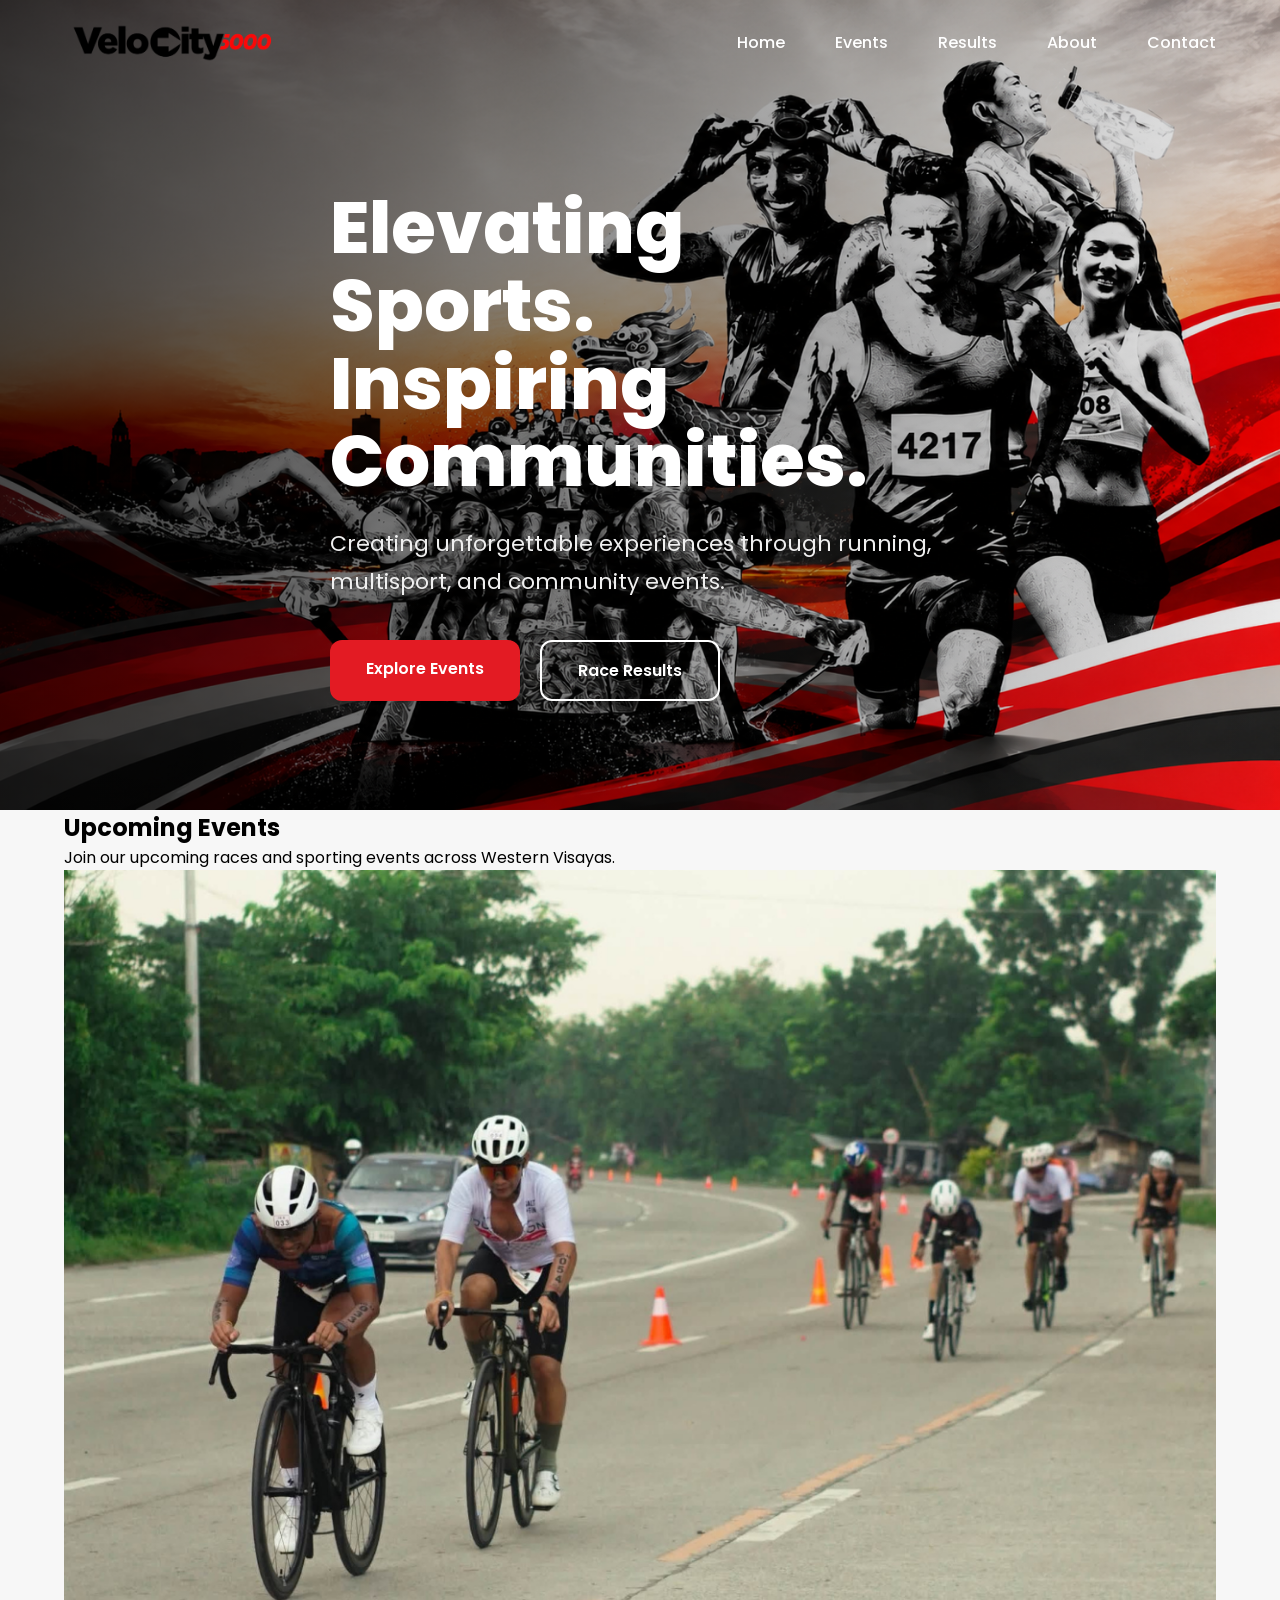
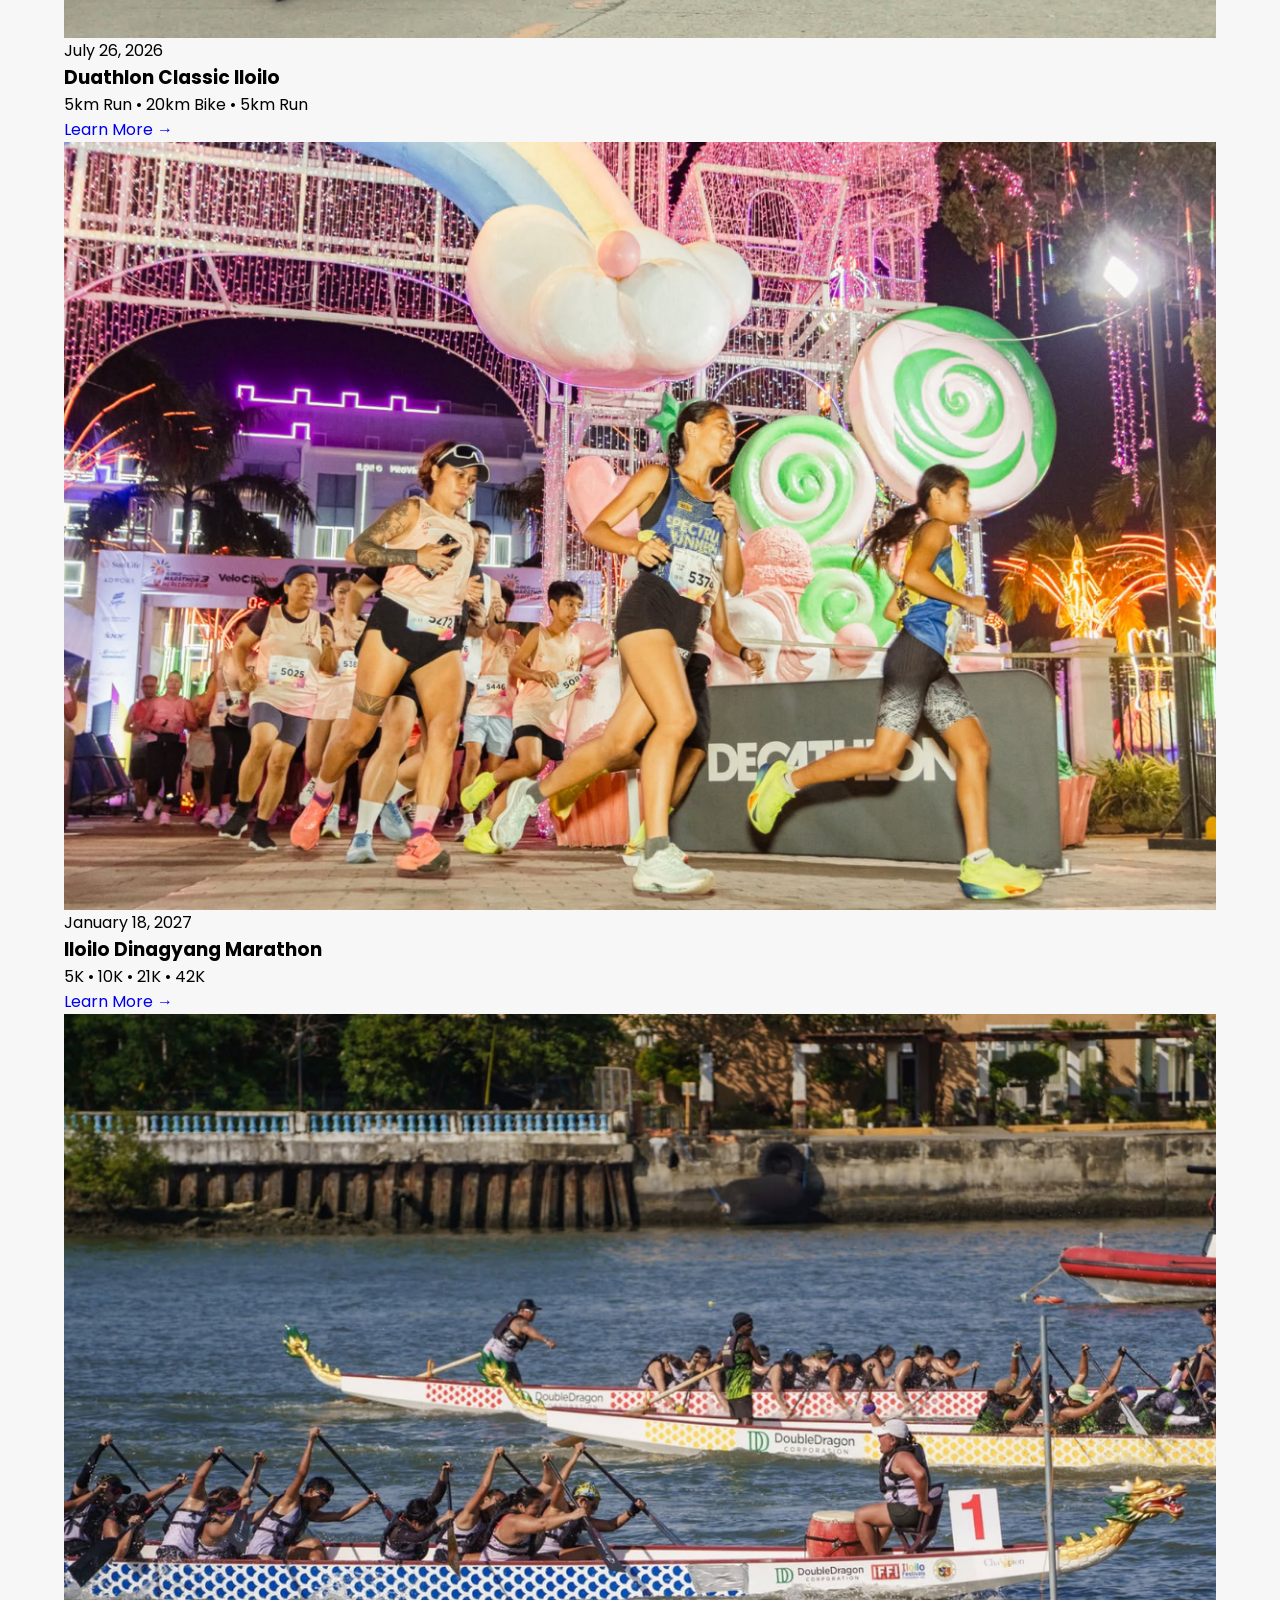
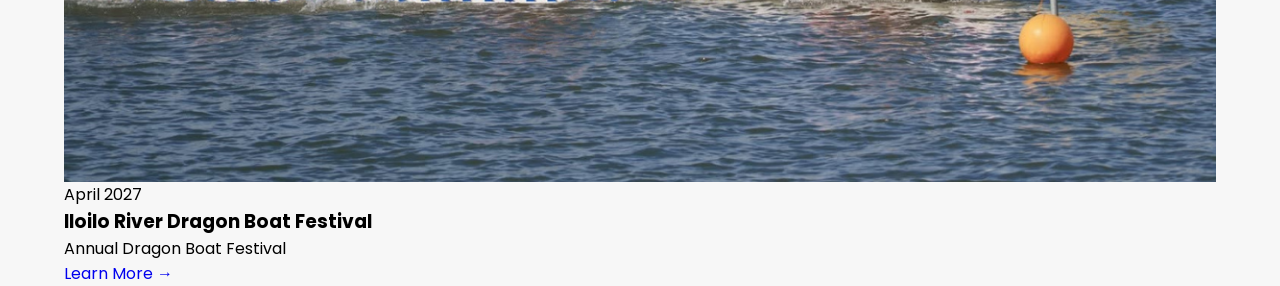
==== index.html @ cdfcda17 "Update index.html" ====
<!DOCTYPE html>
<html lang="en">

<head>

    <meta charset="UTF-8">
    <meta name="viewport" content="width=device-width, initial-scale=1.0">

    <title>Velocity 5000</title>

    <link rel="preconnect" href="https://fonts.googleapis.com">
    <link rel="preconnect" href="https://fonts.gstatic.com" crossorigin>

    <link href="https://fonts.googleapis.com/css2?family=Poppins:wght@300;400;500;600;700;800&display=swap" rel="stylesheet">

    <link rel="stylesheet" href="css/style.css">

</head>

<body><body>

<header class="navbar">

    <div class="container">

        <a href="index.html" class="logo">
            <img src="images/branding/v5k_logo.png" alt="Velocity 5000">
        </a>

        <nav>
            <ul class="nav-links">
                <li><a href="#">Home</a></li>
                <li><a href="#">Events</a></li>
                <li><a href="#">Results</a></li>
                <li><a href="#">About</a></li>
                <li><a href="#">Contact</a></li>
            </ul>
        </nav>

    </div>

</header>

<section class="hero">

    <div class="hero-overlay">

        <div class="container hero-content">

            <h1>
                Elevating Sports.<br>
                Inspiring Communities.
            </h1>

            <p>
                Creating unforgettable experiences through running,
                multisport, and community events.
            </p>

            <div class="hero-buttons">

                <a href="#" class="btn btn-primary">
                    Explore Events
                </a>

                <a href="#" class="btn btn-secondary">
                    Race Results
                </a>

            </div>

        </div>

    </div>

</section>

<main>

<section class="events">

    <div class="container">

        <div class="section-title">

            <h2>Upcoming Events</h2>

            <p>
                Join our upcoming races and sporting events across Western Visayas.
            </p>

        </div>

        <div class="event-grid">

            <article class="event-card">

                <img src="images/events/duathlon-classic.png" alt="Duathlon Classic">

                <div class="event-content">

                    <span class="event-date">
                        July 26, 2026
                    </span>

                    <h3>Duathlon Classic Iloilo</h3>

                    <p>
                        5km Run • 20km Bike • 5km Run
                    </p>

                    <a href="#" class="event-button">
                        Learn More →
                    </a>

                </div>

            </article>

            <article class="event-card">

                <img src="images/events/dinagyang-marathon.png" alt="Dinagyang Marathon">

                <div class="event-content">

                    <span class="event-date">
                        January 18, 2027
                    </span>

                    <h3>Iloilo Dinagyang Marathon</h3>

                    <p>
                        5K • 10K • 21K • 42K
                    </p>

                    <a href="#" class="event-button">
                        Learn More →
                    </a>

                </div>

            </article>

            <article class="event-card">

                <img src="images/events/dragonboat.png" alt="Dragon Boat Festival">

                <div class="event-content">

                    <span class="event-date">
                        April 2027
                    </span>

                    <h3>Iloilo River Dragon Boat Festival</h3>

                    <p>
                        Annual Dragon Boat Festival
                    </p>

                    <a href="#" class="event-button">
                        Learn More →
                    </a>

                </div>

            </article>

        </div>

    </div>

</section>

</main>

</body>

</html>
---- css/style.css ----
/* ==========================================
   Velocity 5000 Website
   Version 2.0
========================================== */

:root{

    --primary:#E31B23;
    --dark:#111111;
    --light:#F7F7F7;
    --white:#FFFFFF;
    --gray:#666666;

    --max-width:1400px;

}

*{

    margin:0;
    padding:0;
    box-sizing:border-box;

}

html{

    scroll-behavior:smooth;

}

body{

    font-family:'Poppins',sans-serif;
    background:var(--light);

}

img{

    display:block;
    max-width:100%;

}

a{

    text-decoration:none;

}

ul{

    list-style:none;

}

.container{

    width:min(90%,1320px);

    margin:auto;

}

/* ==========================
      NAVIGATION
========================== */

.navbar{

    position:absolute;

    width:100%;

    z-index:100;

    background:transparent;

}

.navbar .container{

    display:flex;

    justify-content:space-between;

    align-items:center;

    height:85px;

}

.logo img{

    height:48px;

}

.nav-links{

    display:flex;

    gap:50px;

}

.nav-links a{

    color:white;

    font-weight:500;

    transition:.3s;

}

.nav-links a:hover{

    color:var(--primary);

}

/* =====================================
   HERO
===================================== */

.hero{

    background-image:url("../images/branding/hero-home.png");
    background-size:cover;
    background-position:right center;
    background-repeat:no-repeat;

    min-height:90vh;

    display:flex;
    align-items:center;

}

.hero-overlay{

    width:100%;
    min-height:90vh;

    background:linear-gradient(
        90deg,
        rgba(0,0,0,.72) 0%,
        rgba(0,0,0,.48) 40%,
        rgba(0,0,0,.08) 100%
    );

    display:flex;
    align-items:center;
}

.hero-content{

    width:50%;
    max-width:620px;

    color:#fff;

    padding-top:80px;

}

.hero h1{

    font-size:72px;
    line-height:1.08;
    font-weight:800;

    margin-bottom:25px;

}

.hero p{

    font-size:22px;
    line-height:1.7;

    margin-bottom:40px;

    color:#f0f0f0;

}

.hero-buttons{

    display:flex;
    gap:20px;
    flex-wrap:wrap;

}

.btn{

    display:inline-block;

    padding:16px 36px;

    border-radius:12px;

    font-weight:600;

    transition:all .3s ease;

}

.btn-primary{

    background:#E31B23;
    color:#fff;

}

.btn-primary:hover{

    transform:translateY(-4px);

    box-shadow:0 12px 30px rgba(227,27,35,.35);

}

.btn-secondary{

    border:2px solid #fff;
    color:#fff;

}

.btn-secondary:hover{

    background:#fff;
    color:#111;

    transform:translateY(-4px);

}
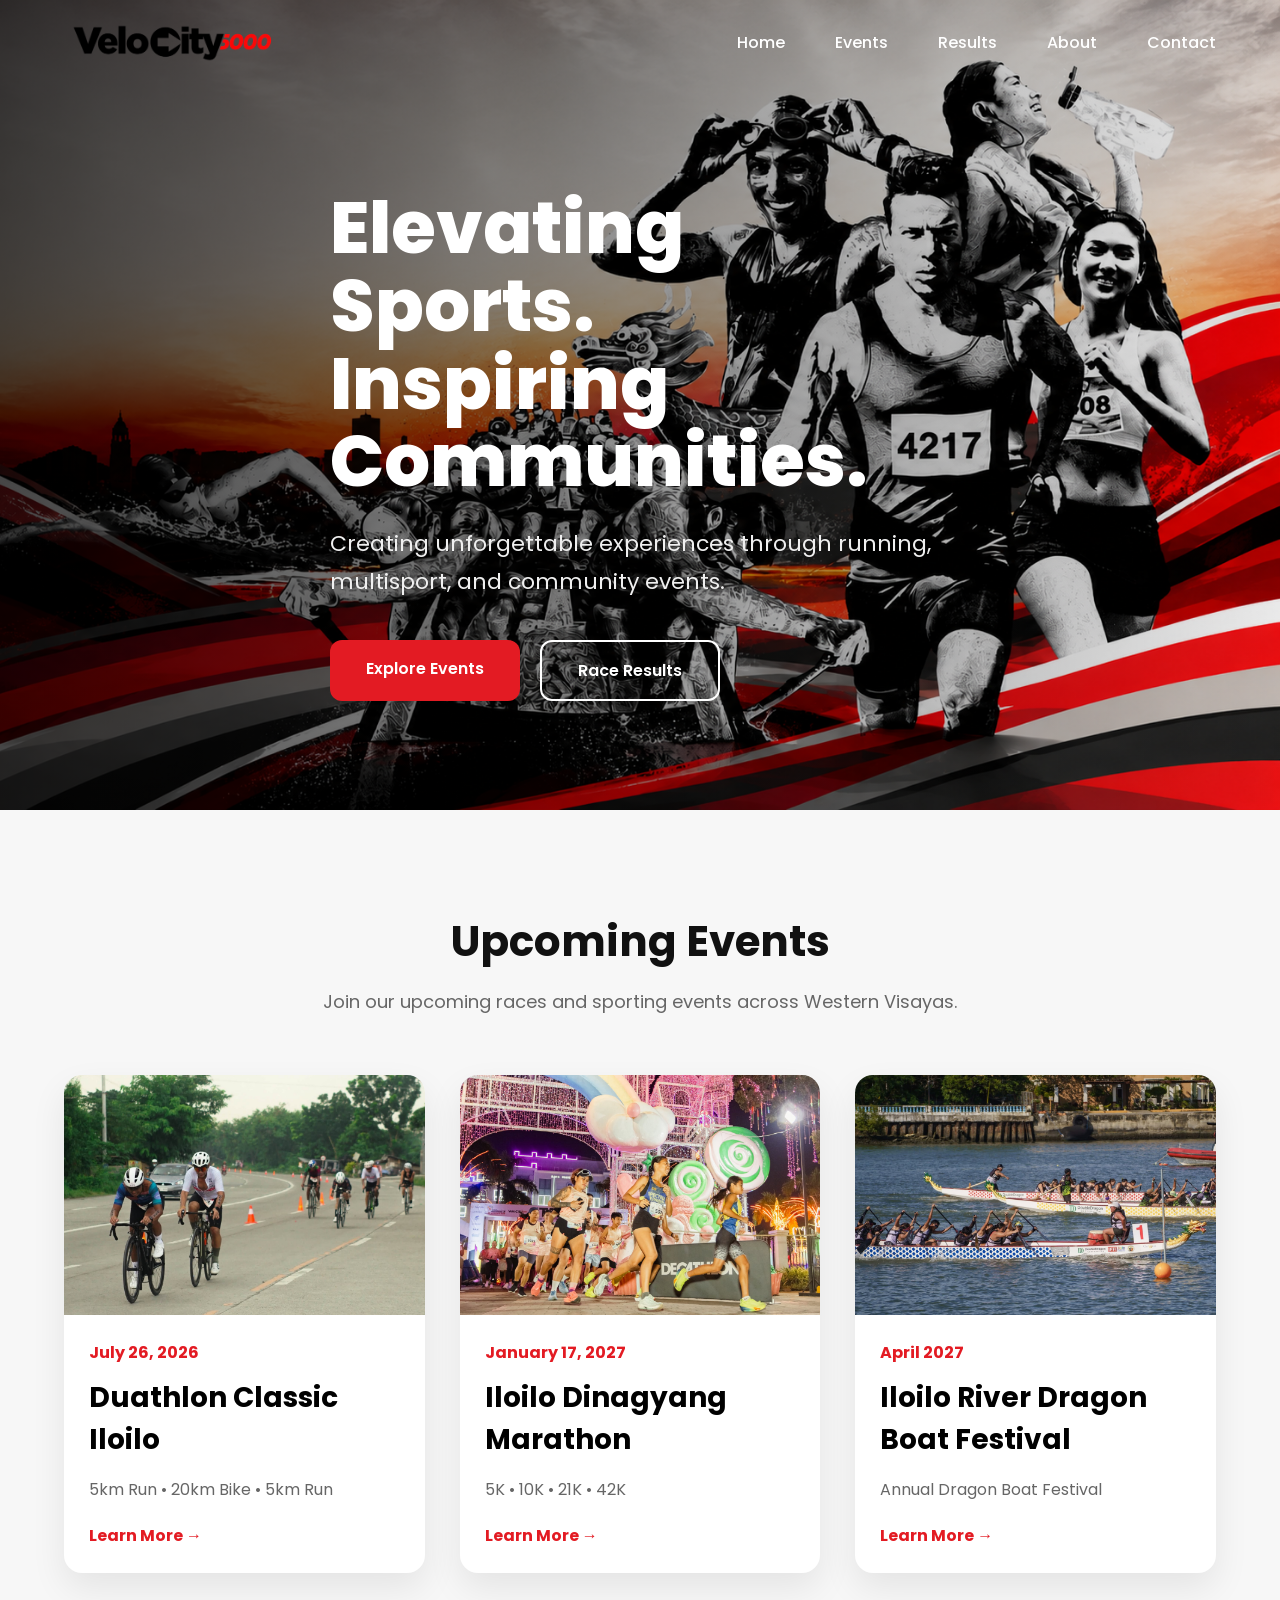
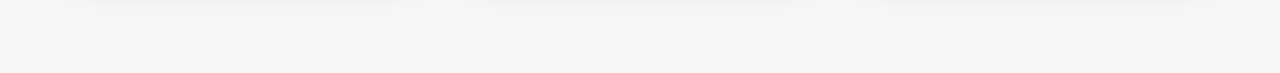
==== commit 09534bc6: "Update index.html" ====
--- a/index.html
+++ b/index.html
@@ -124,7 +124,7 @@
                 <div class="event-content">
 
                     <span class="event-date">
-                        January 18, 2027
+                        January 17, 2027
                     </span>
 
                     <h3>Iloilo Dinagyang Marathon</h3>
--- a/css/style.css
+++ b/css/style.css
@@ -239,3 +239,125 @@
     transform:translateY(-4px);
 
 }
+
+/*====================================
+    EVENTS
+====================================*/
+
+.events{
+
+    padding:100px 0;
+
+    background:#f7f7f7;
+
+}
+
+.section-title{
+
+    text-align:center;
+
+    margin-bottom:60px;
+
+}
+
+.section-title h2{
+
+    font-size:42px;
+
+    margin-bottom:15px;
+
+    color:#111;
+
+}
+
+.section-title p{
+
+    font-size:18px;
+
+    color:#666;
+
+}
+
+.event-grid{
+
+    display:grid;
+
+    grid-template-columns:repeat(3,1fr);
+
+    gap:35px;
+
+}
+
+.event-card{
+
+    background:white;
+
+    border-radius:18px;
+
+    overflow:hidden;
+
+    box-shadow:0 15px 35px rgba(0,0,0,.08);
+
+    transition:.35s;
+
+}
+
+.event-card:hover{
+
+    transform:translateY(-10px);
+
+}
+
+.event-card img{
+
+    width:100%;
+
+    height:240px;
+
+    object-fit:cover;
+
+}
+
+.event-content{
+
+    padding:25px;
+
+}
+
+.event-date{
+
+    display:inline-block;
+
+    color:#E31B23;
+
+    font-weight:700;
+
+    margin-bottom:12px;
+
+}
+
+.event-content h3{
+
+    font-size:28px;
+
+    margin-bottom:15px;
+
+}
+
+.event-content p{
+
+    color:#666;
+
+    line-height:1.7;
+
+    margin-bottom:20px;
+
+}
+
+.event-button{
+
+    color:#E31B23;
+
+    font-weight:700;
+
+}
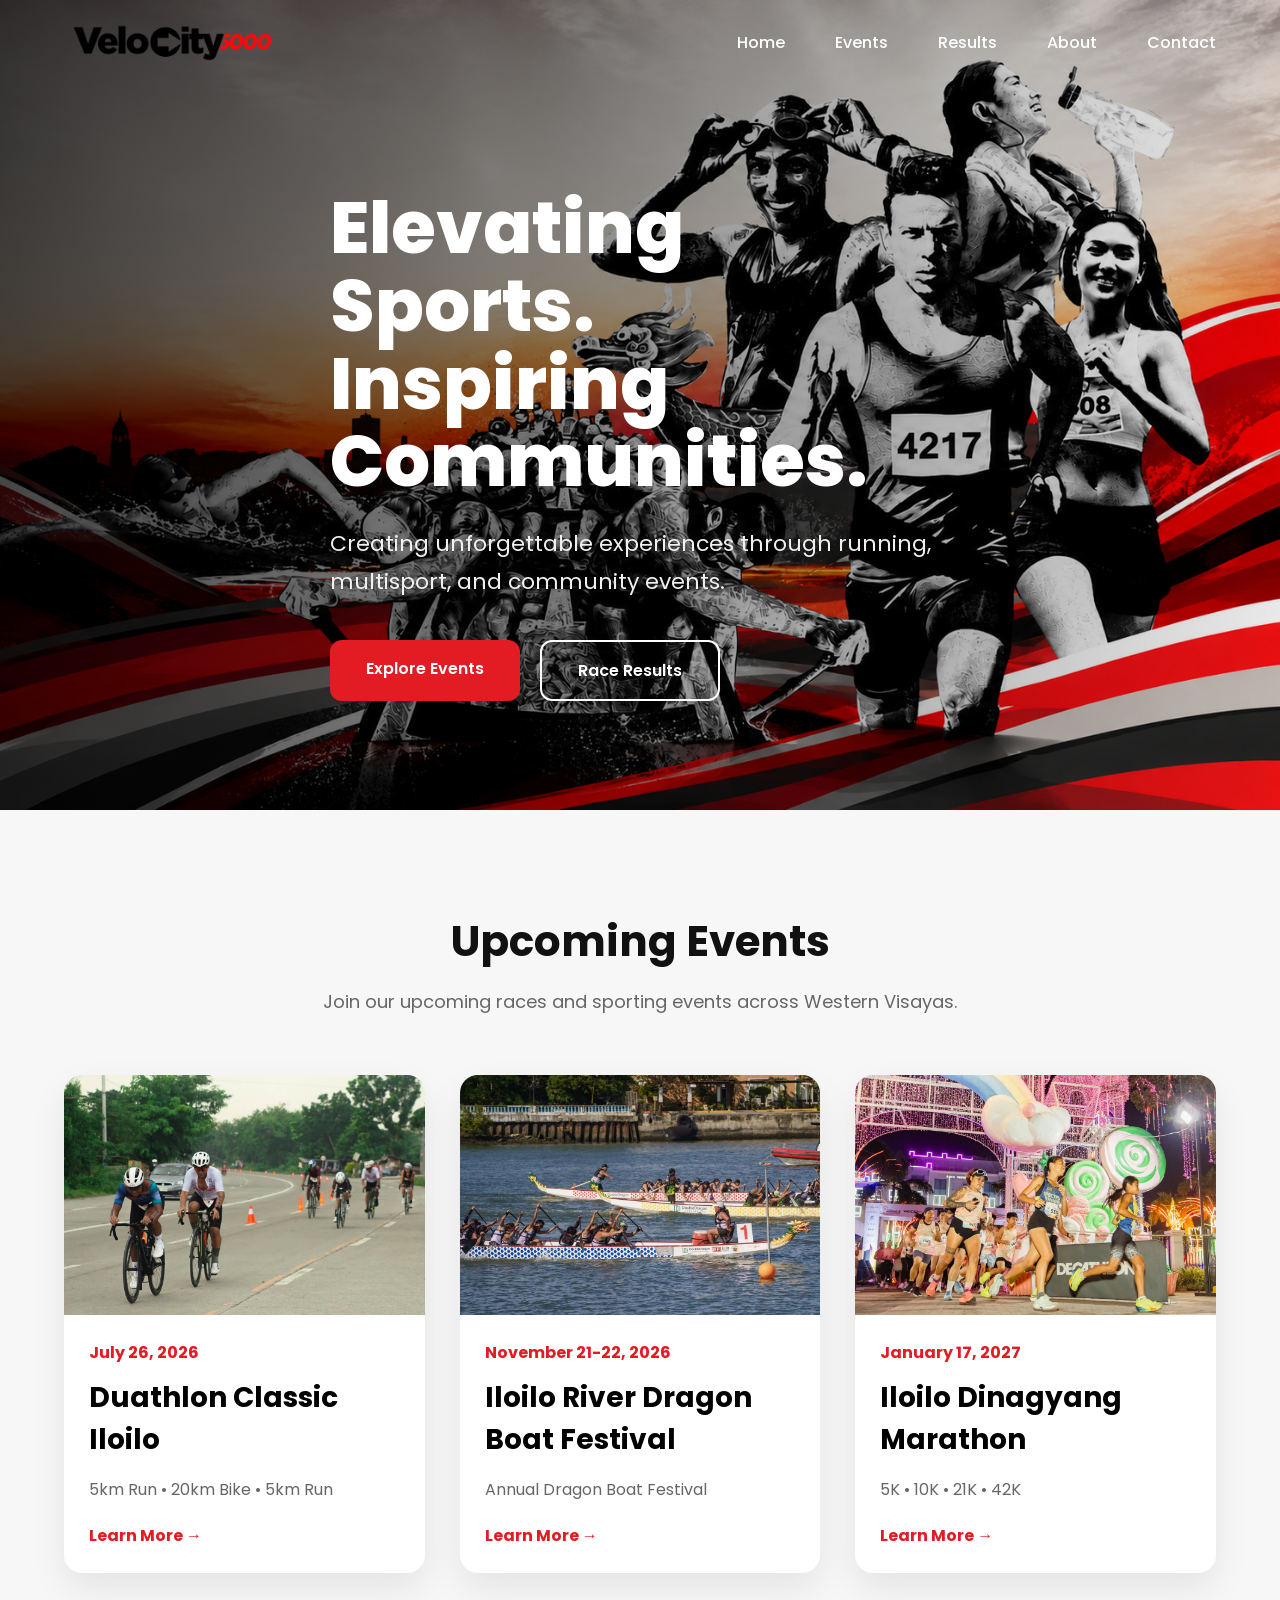
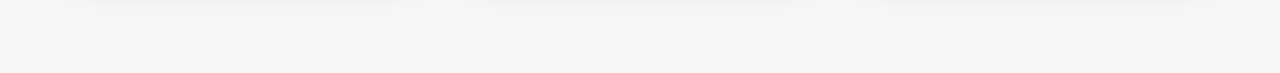
==== commit 413676fb: "Update index.html" ====
--- a/index.html
+++ b/index.html
@@ -119,6 +119,30 @@
 
             <article class="event-card">
 
+                <img src="images/events/dragonboat.png" alt="Dragon Boat Festival">
+
+                <div class="event-content">
+
+                    <span class="event-date">
+                        November 21-22, 2026
+                    </span>
+
+                    <h3>Iloilo River Dragon Boat Festival</h3>
+
+                    <p>
+                        Annual Dragon Boat Festival
+                    </p>
+
+                    <a href="#" class="event-button">
+                        Learn More →
+                    </a>
+
+                </div>
+
+            </article>
+
+            <article class="event-card">
+
                 <img src="images/events/dinagyang-marathon.png" alt="Dinagyang Marathon">
 
                 <div class="event-content">
@@ -141,30 +165,6 @@
 
             </article>
 
-            <article class="event-card">
-
-                <img src="images/events/dragonboat.png" alt="Dragon Boat Festival">
-
-                <div class="event-content">
-
-                    <span class="event-date">
-                        April 2027
-                    </span>
-
-                    <h3>Iloilo River Dragon Boat Festival</h3>
-
-                    <p>
-                        Annual Dragon Boat Festival
-                    </p>
-
-                    <a href="#" class="event-button">
-                        Learn More →
-                    </a>
-
-                </div>
-
-            </article>
-
         </div>
 
     </div>
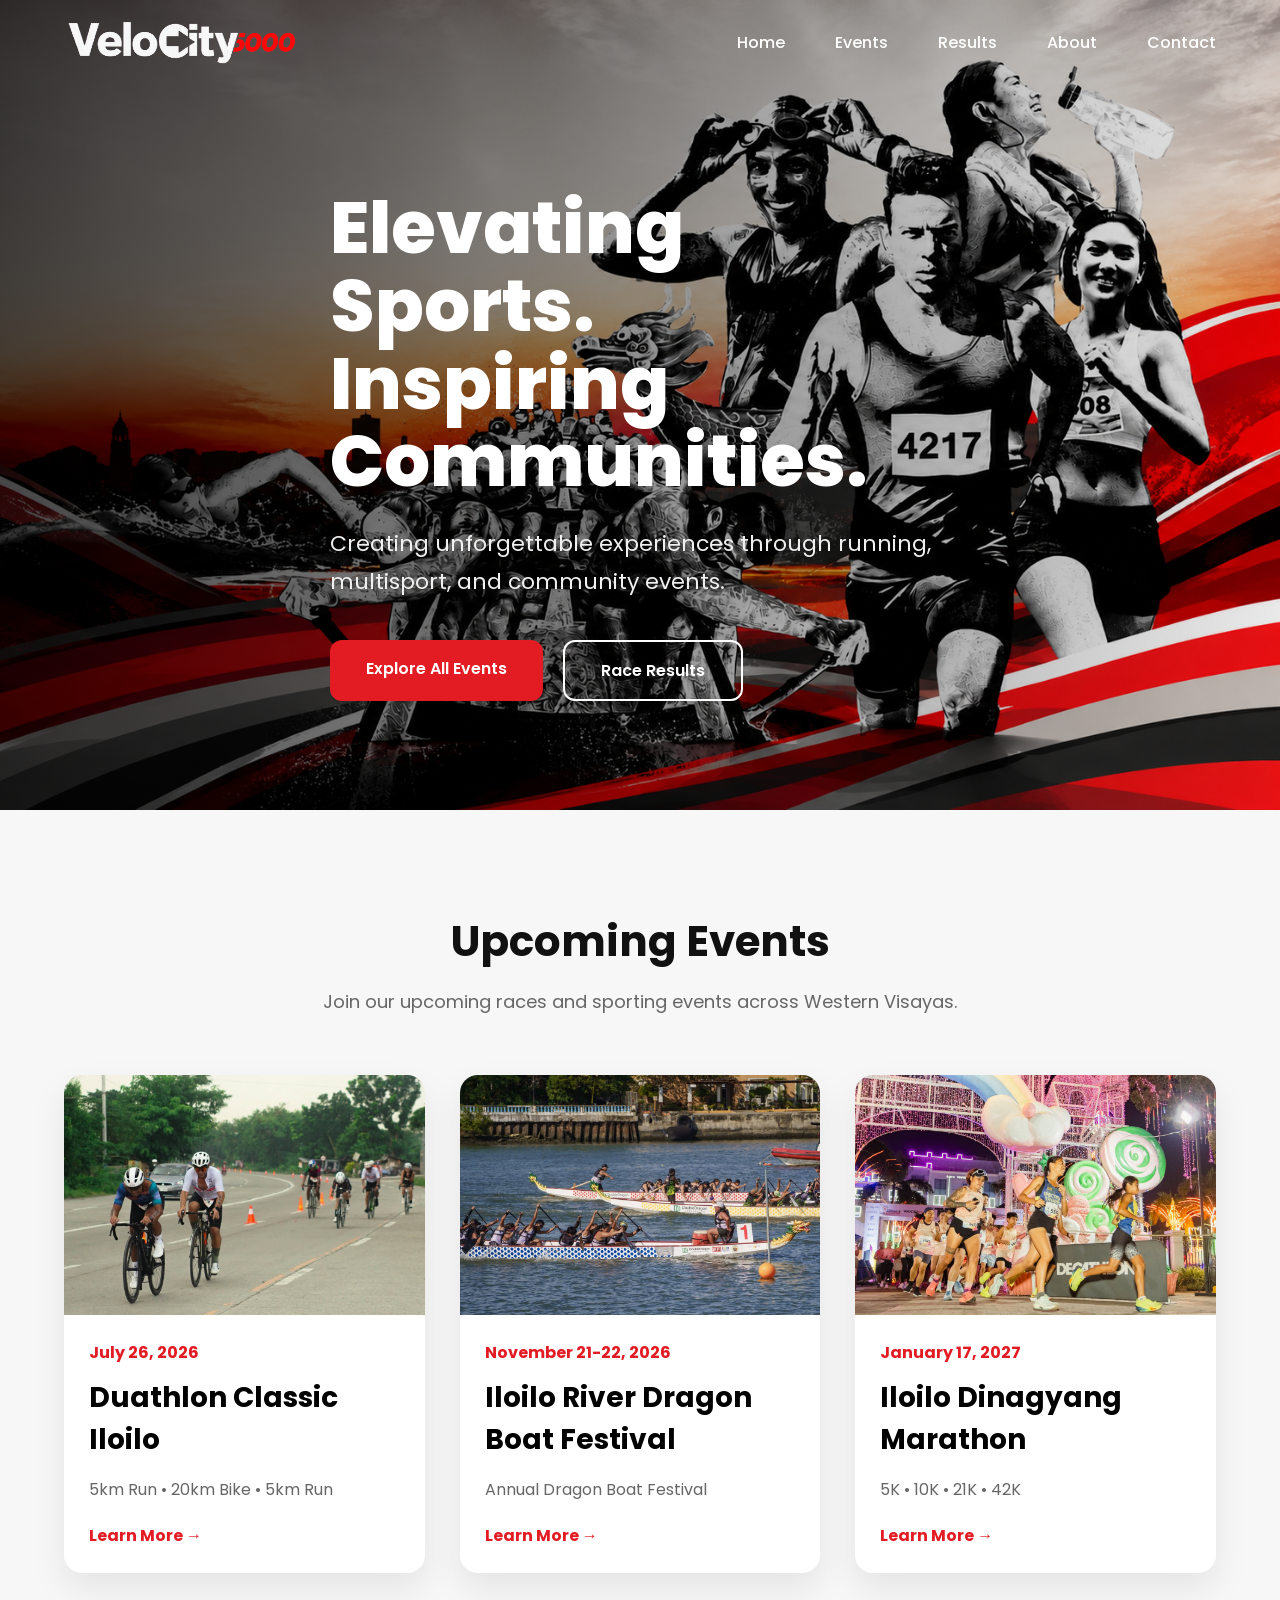
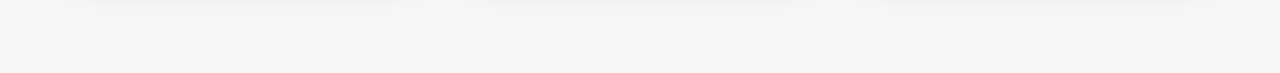
==== commit 2f396fc7: "update homepage button text" ====
--- a/index.html
+++ b/index.html
@@ -29,11 +29,11 @@
 
         <nav>
             <ul class="nav-links">
-                <li><a href="#">Home</a></li>
-                <li><a href="#">Events</a></li>
-                <li><a href="#">Results</a></li>
-                <li><a href="#">About</a></li>
-                <li><a href="#">Contact</a></li>
+                <li><a href="index.html">Home</a></li>
+                <li><a href="events/">Events</a></li>
+                <li><a href="results/">Results</a></li>
+                <li><a href="about/">About</a></li>
+                <li><a href="contact/">Contact</a></li>
             </ul>
         </nav>
 
@@ -59,11 +59,11 @@
 
             <div class="hero-buttons">
 
-                <a href="#" class="btn btn-primary">
-                    Explore Events
+                <a href="events/" class="btn btn-primary">
+                    Explore All Events
                 </a>
 
-                <a href="#" class="btn btn-secondary">
+                <a href="results/" class="btn btn-secondary">
                     Race Results
                 </a>
 
--- a/css/style.css
+++ b/css/style.css
@@ -92,9 +92,9 @@
 }
 
 .logo img{
-
-    height:48px;
-
+    display: block;
+    height: 48px;
+    width: auto;
 }
 
 .nav-links{
@@ -361,3 +361,107 @@
     font-weight:700;
 
 }
+
+/*====================================
+PAGE BANNER
+====================================*/
+
+.page-banner{
+
+padding:180px 0 100px;
+
+background:#111;
+
+text-align:center;
+
+color:white;
+
+}
+
+.page-banner h1{
+
+font-size:64px;
+
+margin-bottom:20px;
+
+}
+
+.page-banner p{
+
+font-size:22px;
+
+opacity:.85;
+
+}
+
+/*====================================
+    EVENTS PAGE
+====================================*/
+
+.events-list{
+
+    padding:120px 0;
+
+}
+
+.featured-event{
+
+    display:grid;
+
+    grid-template-columns:1.3fr .9fr;
+
+    gap:60px;
+
+    align-items:center;
+
+    margin-bottom:100px;
+
+}
+
+.featured-event img{
+
+    width:100%;
+
+    height:420px;
+
+    object-fit:cover;
+
+    border-radius:20px;
+
+    box-shadow:0 20px 45px rgba(0,0,0,.12);
+
+}
+
+.featured-content h2{
+
+    font-size:42px;
+
+    margin:20px 0;
+
+    color:#111;
+
+}
+
+.featured-content p{
+
+    font-size:19px;
+
+    line-height:1.8;
+
+    color:#666;
+
+    margin-bottom:35px;
+
+}
+
+.featured-content .event-date{
+
+    display:inline-block;
+
+    color:#E31B23;
+
+    font-weight:700;
+
+    font-size:18px;
+
+}
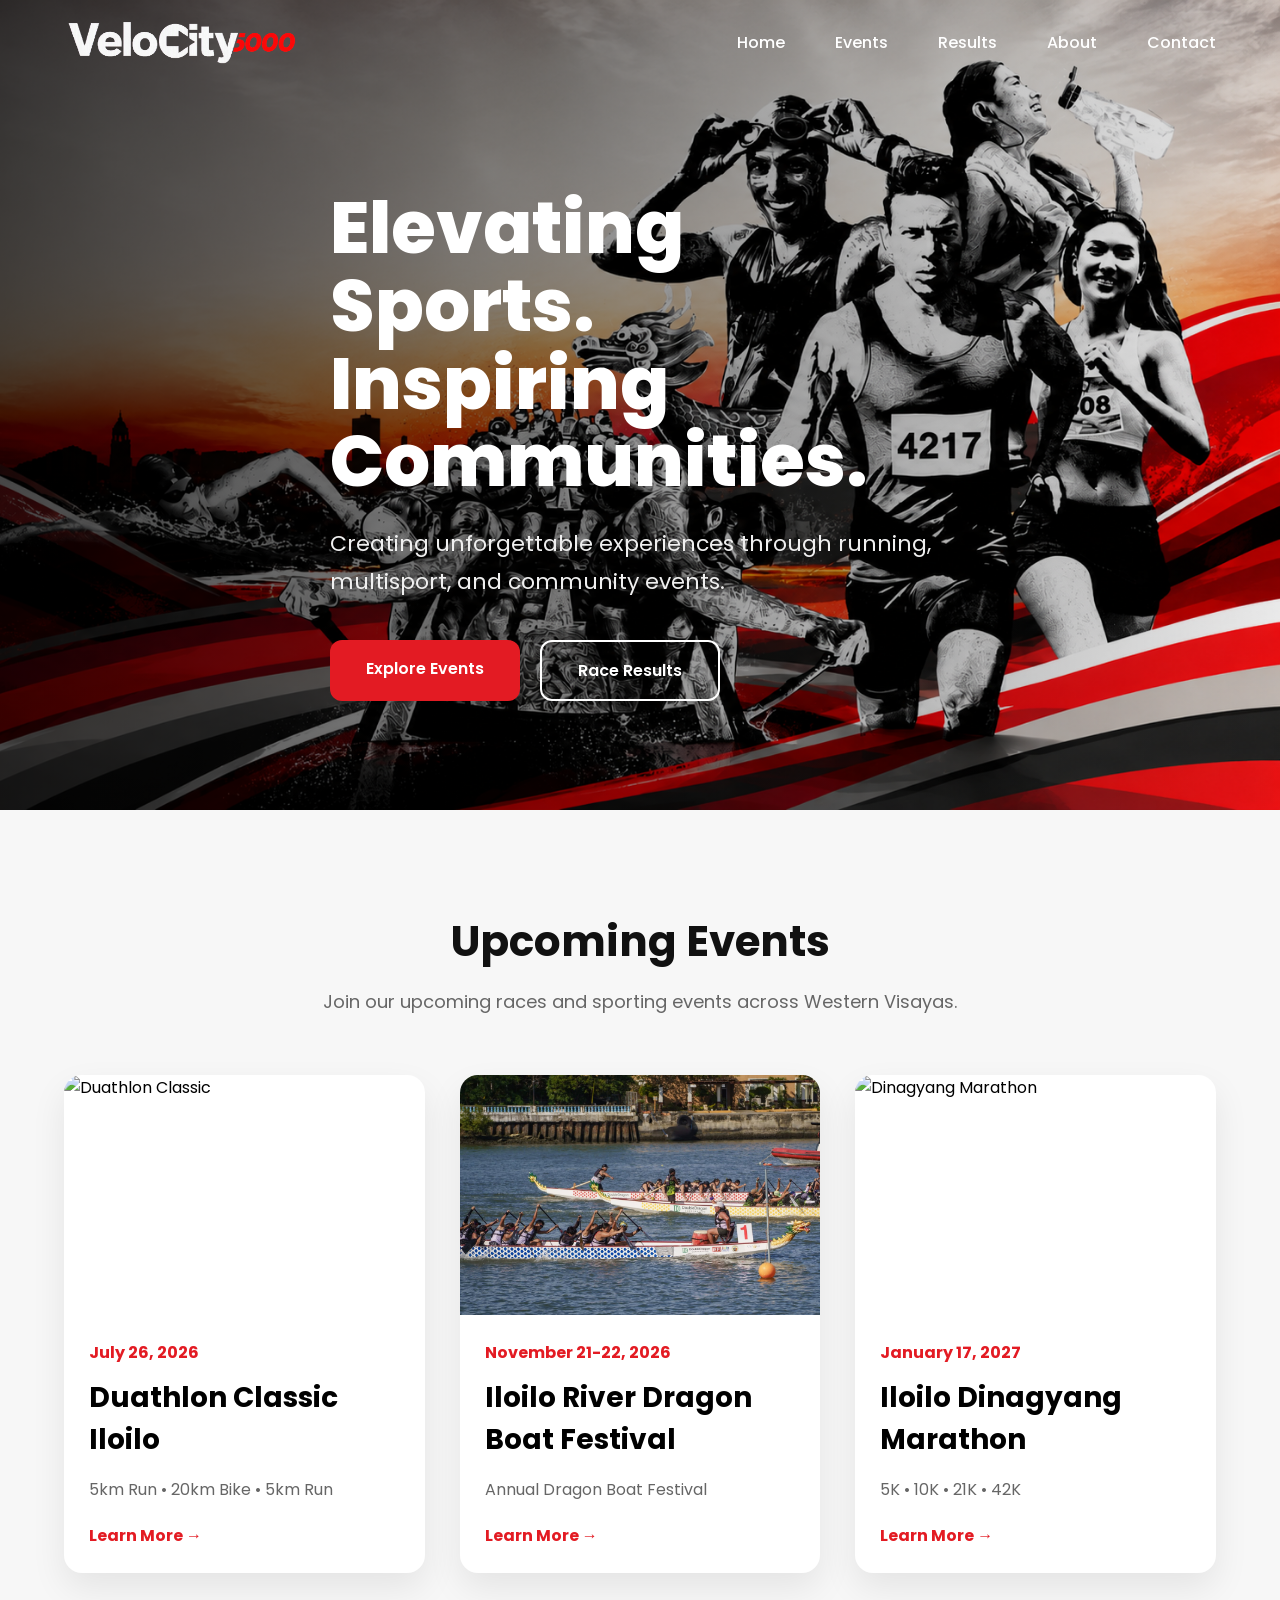
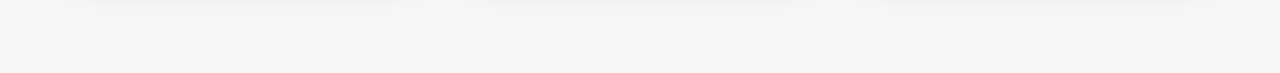
==== commit c4b331e6: "test: verify new development environment" ====
--- a/index.html
+++ b/index.html
@@ -60,7 +60,7 @@
             <div class="hero-buttons">
 
                 <a href="events/" class="btn btn-primary">
-                    Explore All Events
+                    Explore Events
                 </a>
 
                 <a href="results/" class="btn btn-secondary">
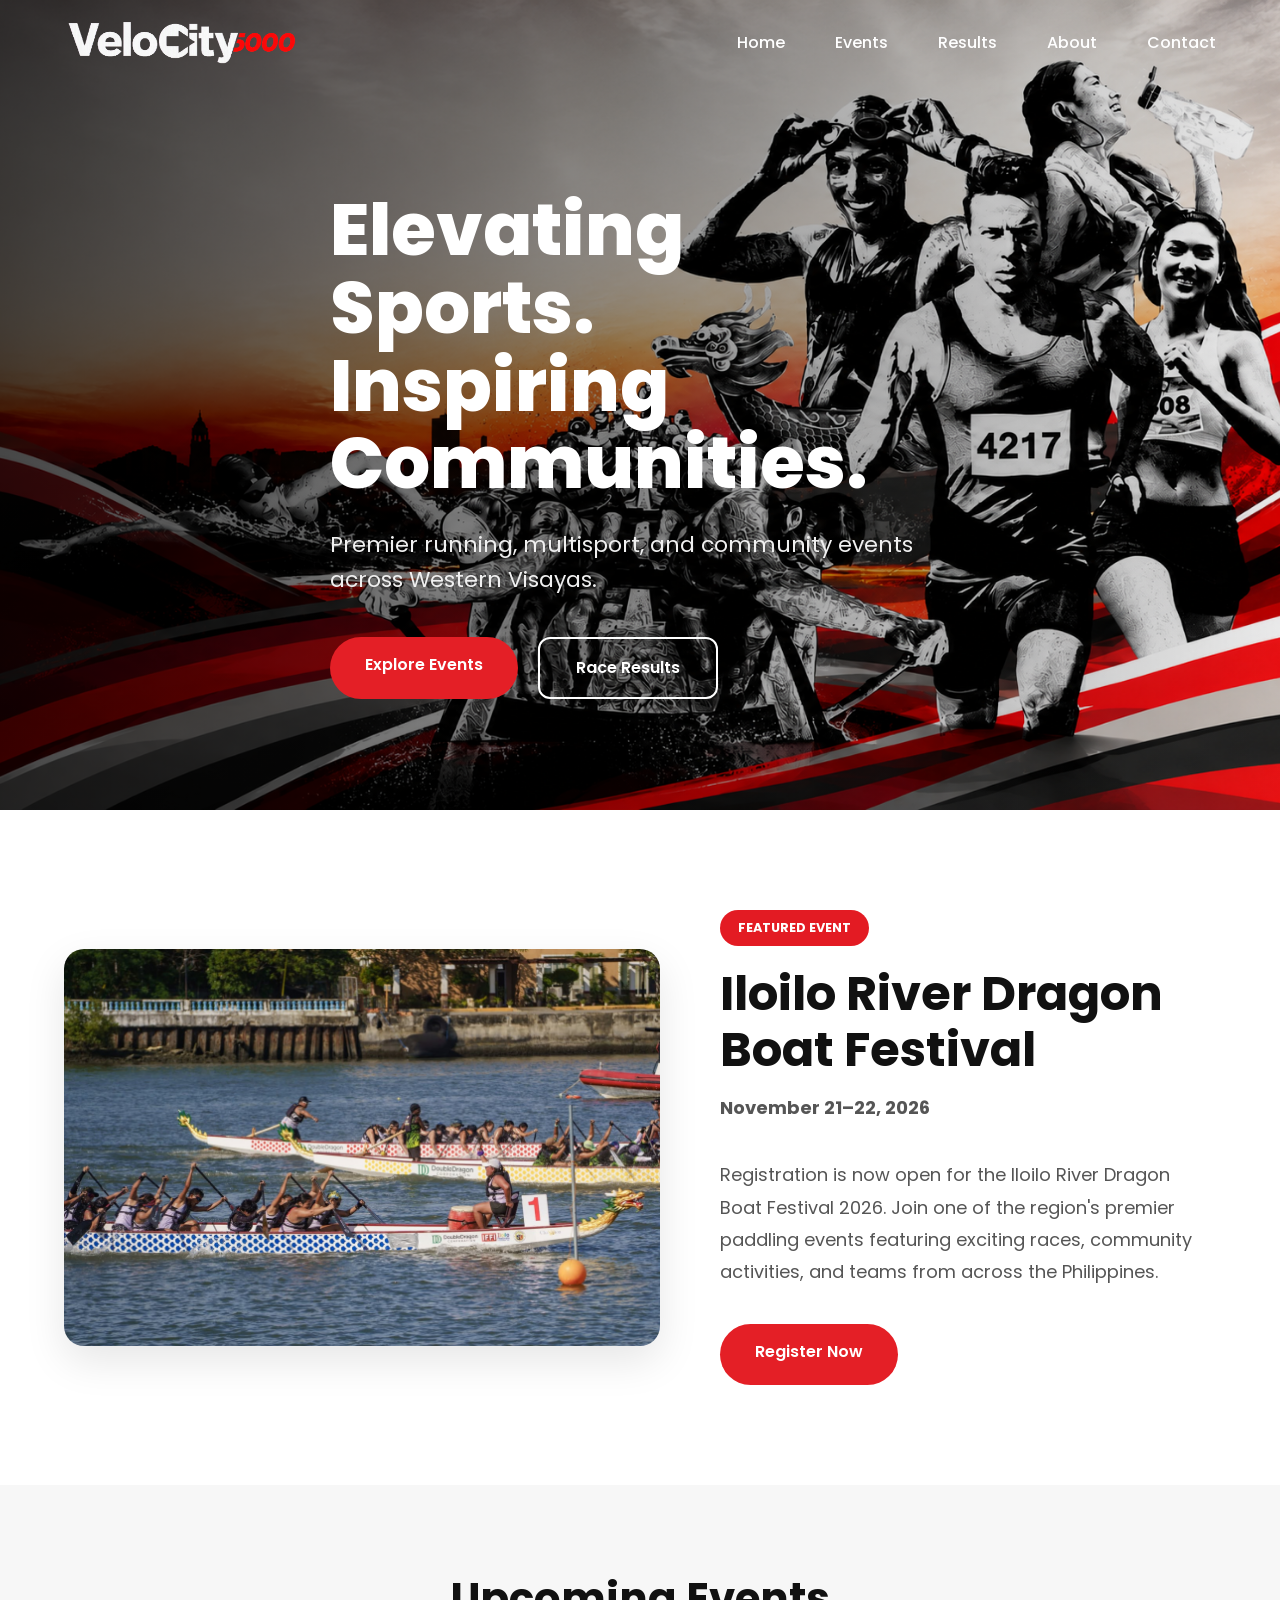
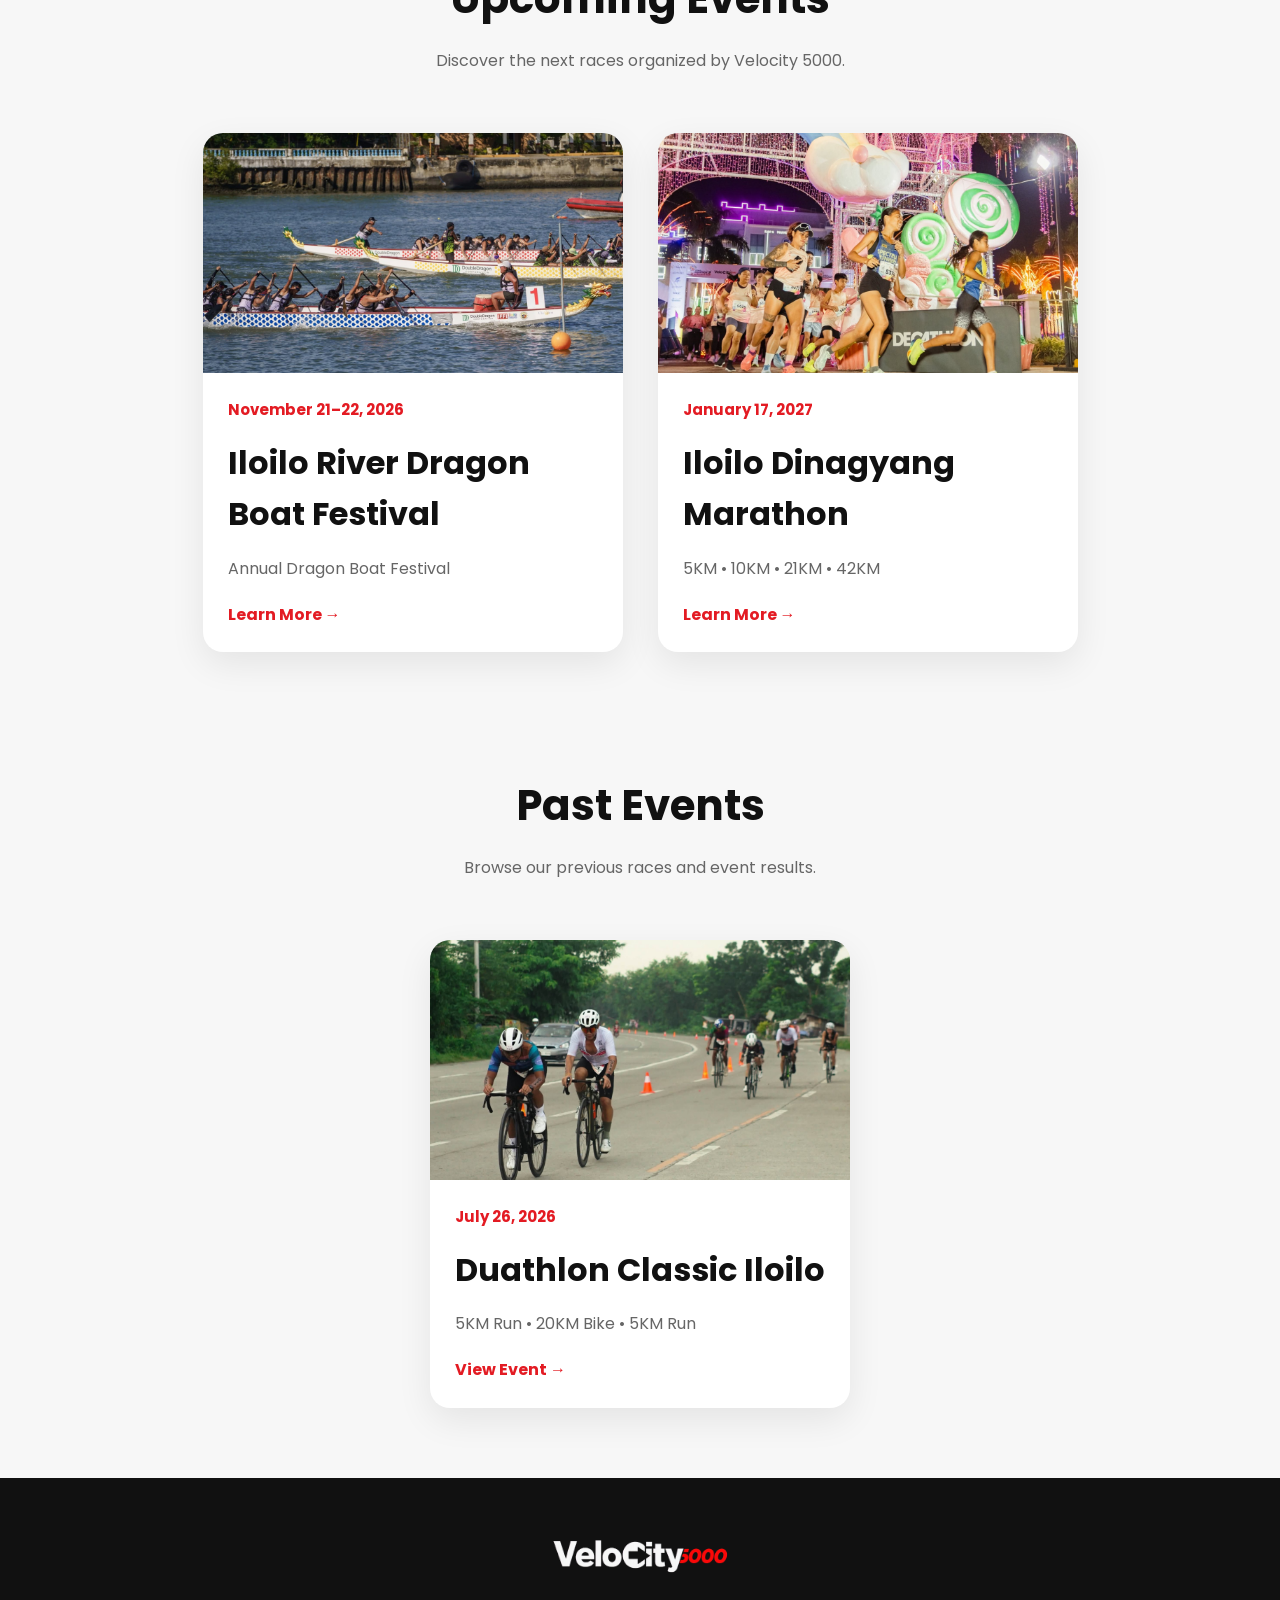
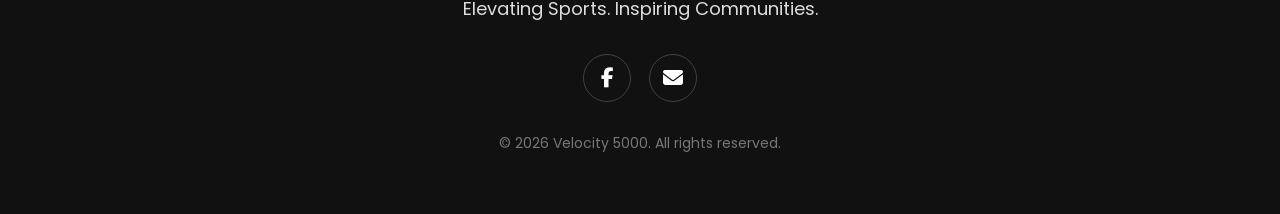
==== commit 3d2fd0de: "Revamp website" ====
--- a/index.html
+++ b/index.html
@@ -13,27 +13,29 @@
 
     <link href="https://fonts.googleapis.com/css2?family=Poppins:wght@300;400;500;600;700;800&display=swap" rel="stylesheet">
 
-    <link rel="stylesheet" href="css/style.css">
+    <link rel="stylesheet" href="https://cdnjs.cloudflare.com/ajax/libs/font-awesome/6.7.2/css/all.min.css">
+
+    <link rel="stylesheet" href="assets/css/style.css">
 
 </head>
 
-<body><body>
+<body>
 
 <header class="navbar">
 
     <div class="container">
 
         <a href="index.html" class="logo">
-            <img src="images/branding/v5k_logo.png" alt="Velocity 5000">
+            <img src="assets/images/logos/velocity5000.png" alt="Velocity 5000">
         </a>
 
         <nav>
             <ul class="nav-links">
                 <li><a href="index.html">Home</a></li>
                 <li><a href="events/">Events</a></li>
-                <li><a href="results/">Results</a></li>
-                <li><a href="about/">About</a></li>
-                <li><a href="contact/">Contact</a></li>
+                <li><a href="results.html">Results</a></li>
+                <li><a href="about.html">About</a></li>
+                <li><a href="contact.html">Contact</a></li>
             </ul>
         </nav>
 
@@ -53,8 +55,7 @@
             </h1>
 
             <p>
-                Creating unforgettable experiences through running,
-                multisport, and community events.
+                Premier running, multisport, and community events across Western Visayas.
             </p>
 
             <div class="hero-buttons">
@@ -63,7 +64,7 @@
                     Explore Events
                 </a>
 
-                <a href="results/" class="btn btn-secondary">
+                <a href="results.html" class="btn btn-secondary">
                     Race Results
                 </a>
 
@@ -77,6 +78,59 @@
 
 <main>
 
+<section class="featured-event">
+
+    <div class="container">
+
+        <div class="featured-grid">
+
+            <div class="featured-image">
+
+                <img src="assets/images/events/dragon-boat-festival/2026/cover.jpg"
+                    alt="Iloilo River Dragon Boat Festival">
+
+            </div>
+
+            <div class="featured-content">
+
+                <span class="featured-label">
+                    FEATURED EVENT
+                </span>
+
+                <h2>
+                    Iloilo River Dragon Boat Festival
+                </h2>
+
+                <p class="featured-date">
+                    November 21–22, 2026
+                </p>
+
+                <p>
+                    Registration is now open for the Iloilo River Dragon Boat Festival 2026. Join one of the region's premier paddling events featuring exciting races, community activities, and teams from across the Philippines.
+                </p>
+
+                <div class="hero-buttons">
+
+                    <a href="events/dragon-boat-festival-2026.html"
+                        class="btn btn-primary">
+                        Register Now
+                    </a>
+
+                    <a href="events/dragon-boat-festival-2026.html"
+                        class="btn btn-secondary">
+                        Event Details
+                    </a>
+
+                </div>
+
+            </div>
+
+        </div>
+
+    </div>
+
+</section>
+
 <section class="events">
 
     <div class="container">
@@ -86,16 +140,92 @@
             <h2>Upcoming Events</h2>
 
             <p>
-                Join our upcoming races and sporting events across Western Visayas.
+                Discover the next races organized by Velocity 5000.
             </p>
 
         </div>
 
         <div class="event-grid">
 
+            <!-- Dragon Boat -->
+
             <article class="event-card">
 
-                <img src="images/events/duathlon-classic.png" alt="Duathlon Classic">
+                <img src="assets/images/events/dragon-boat-festival/2026/cover.jpg" alt="Iloilo River Dragon Boat Festival">
+
+                <div class="event-content">
+
+                    <span class="event-date">
+                        November 21–22, 2026
+                    </span>
+
+                    <h3>Iloilo River Dragon Boat Festival</h3>
+
+                    <p>
+                        Annual Dragon Boat Festival
+                    </p>
+
+                    <a href="events/dragonboat-festival-2026.html" class="event-button">
+                        Learn More →
+                    </a>
+
+                </div>
+
+            </article>
+
+            <!-- Dinagyang -->
+
+            <article class="event-card">
+
+                <img src="assets/images/events/dinagyang-marathon/2027/cover.jpg" alt="Iloilo Dinagyang Marathon">
+
+                <div class="event-content">
+
+                    <span class="event-date">
+                        January 17, 2027
+                    </span>
+
+                    <h3>Iloilo Dinagyang Marathon</h3>
+
+                    <p>
+                        5KM • 10KM • 21KM • 42KM
+                    </p>
+
+                    <a href="events/dinagyang-marathon-2027.html" class="event-button">
+                        Learn More →
+                    </a>
+
+                </div>
+
+            </article>
+
+        </div>
+
+    </div>
+
+</section>
+
+<section class="events past-events">
+
+    <div class="container">
+
+        <div class="section-title">
+
+            <h2>Past Events</h2>
+
+            <p>
+                Browse our previous races and event results.
+            </p>
+
+        </div>
+
+        <div class="event-grid">
+
+            <!-- Duathlon -->
+
+            <article class="event-card">
+
+                <img src="assets/images/events/duathlon-classic/2026/cover.jpg" alt="Duathlon Classic Iloilo">
 
                 <div class="event-content">
 
@@ -106,73 +236,66 @@
                     <h3>Duathlon Classic Iloilo</h3>
 
                     <p>
-                        5km Run • 20km Bike • 5km Run
+                        5KM Run • 20KM Bike • 5KM Run
                     </p>
 
-                    <a href="#" class="event-button">
-                        Learn More →
+                    <a href="events/duathlon-classic-2026.html" class="event-button">
+                        View Event →
                     </a>
 
                 </div>
 
             </article>
 
-            <article class="event-card">
-
-                <img src="images/events/dragonboat.png" alt="Dragon Boat Festival">
-
-                <div class="event-content">
-
-                    <span class="event-date">
-                        November 21-22, 2026
-                    </span>
-
-                    <h3>Iloilo River Dragon Boat Festival</h3>
-
-                    <p>
-                        Annual Dragon Boat Festival
-                    </p>
-
-                    <a href="#" class="event-button">
-                        Learn More →
-                    </a>
-
-                </div>
-
-            </article>
-
-            <article class="event-card">
-
-                <img src="images/events/dinagyang-marathon.png" alt="Dinagyang Marathon">
-
-                <div class="event-content">
-
-                    <span class="event-date">
-                        January 17, 2027
-                    </span>
-
-                    <h3>Iloilo Dinagyang Marathon</h3>
-
-                    <p>
-                        5K • 10K • 21K • 42K
-                    </p>
-
-                    <a href="#" class="event-button">
-                        Learn More →
-                    </a>
-
-                </div>
-
-            </article>
-
         </div>
 
     </div>
 
 </section>
 
+
+
 </main>
 
+<footer class="footer">
+
+    <div class="container">
+
+        <img src="assets/images/logos/velocity5000.png"
+             alt="Velocity 5000"
+             class="footer-logo">
+
+        <p class="footer-tagline">
+            Elevating Sports. Inspiring Communities.
+        </p>
+
+        <div class="footer-social">
+
+            <a href="https://web.facebook.com/profile.php?id=61556128906552"
+               target="_blank"
+               aria-label="Facebook">
+
+                <i class="fa-brands fa-facebook-f"></i>
+
+            </a>
+
+            <a href="mailto:velocity5000.ph@gmail.com"
+               aria-label="Email">
+
+                <i class="fa-solid fa-envelope"></i>
+
+            </a>
+
+        </div>
+
+        <p class="copyright">
+            © 2026 Velocity 5000. All rights reserved.
+        </p>
+
+    </div>
+
+</footer>
+
 </body>
 
-</html>
+</html>
--- a/assets/css/style.css
+++ b/assets/css/style.css
@@ -0,0 +1,1023 @@
+/* Velocity 5000 Website - Version 3.0 */
+
+
+:root {
+    --primary: #E31B23;
+    --dark: #111111;
+    --light: #F7F7F7;
+    --white: #FFFFFF;
+    --gray: #666666;
+    --container: 1320px;
+    --radius: 18px;
+    --radius-sm: 12px;
+    --radius-pill: 999px;
+    --shadow: 0 15px 35px rgba(0, 0, 0, .08);
+    --transition: .3s ease;
+}
+
+* {
+    margin: 0;
+    padding: 0;
+    box-sizing: border-box;
+}
+
+html {
+    scroll-behavior: smooth;
+}
+
+body {
+    font-family: 'Poppins', sans-serif;
+    background: var(--light);
+    color: var(--dark);
+    line-height: 1.6;
+}
+
+img {
+    display: block;
+    max-width: 100%;
+}
+
+a {
+    text-decoration: none;
+}
+
+ul {
+    list-style: none;
+}
+
+.container {
+    width: min(90%, var(--container));
+    margin: auto;
+}
+
+.navbar {
+    position: absolute;
+    width: 100%;
+    z-index: 100;
+    background: transparent;
+}
+
+.navbar-page {
+    position: sticky;
+    top: 0;
+    background: #000;
+    z-index: 100;
+}
+
+.navbar .container {
+    display: flex;
+    justify-content: space-between;
+    align-items: center;
+    height: 85px;
+}
+
+.logo img {
+    height: 48px;
+    width: auto;
+}
+
+.nav-links {
+    display: flex;
+    gap: 50px;
+}
+
+.nav-links a {
+    color: #fff;
+    font-weight: 500;
+    transition: var(--transition);
+}
+
+.nav-links a:hover {
+    color: var(--primary);
+}
+
+.btn {
+    display: inline-block;
+    padding: 16px 36px;
+    border-radius: var(--radius-sm);
+    font-weight: 600;
+    transition: var(--transition);
+}
+
+.btn-primary {
+    background: var(--primary);
+    color: #fff;
+}
+
+.btn-primary:hover {
+    transform: translateY(-4px);
+    box-shadow: 0 12px 30px rgba(227, 27, 35, .35);
+}
+
+.btn-secondary {
+    border: 2px solid #fff;
+    color: #fff;
+}
+
+.btn-secondary:hover {
+    background: #fff;
+    color: #111;
+    transform: translateY(-4px);
+}
+
+.hero {
+    background: url('../images/homepage/home-hero.jpg') center/cover no-repeat;
+    min-height: 90vh;
+    display: flex;
+    align-items: center;
+}
+
+.hero-overlay {
+    width: 100%;
+    min-height: 90vh;
+    display: flex;
+    align-items: center;
+    background: linear-gradient(90deg, rgba(0, 0, 0, .72), rgba(0, 0, 0, .48) 40%, rgba(0, 0, 0, .08));
+}
+
+.hero-content {
+    width: 50%;
+    max-width: 620px;
+    color: #fff;
+    padding-top: 80px;
+}
+
+.hero h1 {
+    font-size: 72px;
+    line-height: 1.08;
+    font-weight: 800;
+    margin-bottom: 25px;
+}
+
+.hero p {
+    font-size: 22px;
+    color: #f0f0f0;
+    margin-bottom: 40px;
+}
+
+.hero-buttons {
+    display: flex;
+    gap: 20px;
+    flex-wrap: wrap;
+}
+
+.featured-event {
+    padding: 100px 0;
+    background: #fff;
+}
+
+.featured-grid {
+    display: grid;
+    grid-template-columns: 1.2fr 1fr;
+    gap: 60px;
+    align-items: center;
+}
+
+.featured-image img {
+    border-radius: var(--radius);
+    box-shadow: var(--shadow);
+}
+
+.featured-label {
+    display: inline-block;
+    padding: 8px 18px;
+    background: var(--primary);
+    color: #fff;
+    border-radius: 999px;
+    font-size: .8rem;
+    font-weight: 700;
+    margin-bottom: 20px;
+}
+
+.featured-content h2 {
+    font-size: 3rem;
+    line-height: 1.15;
+    margin-bottom: 15px;
+}
+
+.featured-date {
+    color: var(--primary);
+    font-weight: 700;
+    margin-bottom: 20px;
+}
+
+.featured-content p {
+    color: #555;
+    line-height: 1.8;
+    margin-bottom: 30px;
+}
+
+.events{
+
+    padding:80px 0;
+    background:#f7f7f7;
+
+}
+
+.section-title {
+    text-align: center;
+    margin-bottom: 60px;
+}
+
+.section-title h2 {
+    font-size: 42px;
+    margin-bottom: 15px;
+}
+
+.section-title p {
+    color: #666;
+}
+
+.event-grid{
+
+    display:grid;
+
+    grid-template-columns:repeat(auto-fit,minmax(360px,420px));
+
+    justify-content:center;
+
+    gap:35px;
+
+}
+
+.event-card,
+.info-card,
+.highlight-card,
+.category-card {
+    background: #fff;
+    border-radius: var(--radius);
+    box-shadow: var(--shadow);
+    transition: var(--transition);
+}
+
+.event-card {
+    overflow: hidden;
+}
+
+.event-card:hover,
+.info-card:hover,
+.highlight-card:hover,
+.category-card:hover {
+    transform: translateY(-8px);
+}
+
+.event-card img {
+    width: 100%;
+    height: 240px;
+    object-fit: cover;
+}
+
+.event-content {
+    padding: 25px;
+}
+
+.event-date {
+    color: var(--primary);
+    font-weight: 700;
+}
+
+.event-content h3 {
+    font-size: 2rem;
+    margin: 15px 0;
+}
+
+.event-content p {
+    color: #666;
+    margin-bottom: 20px;
+}
+
+.event-button {
+    color: var(--primary);
+    font-weight: 700;
+}
+
+.page-banner {
+    padding: 180px 0 100px;
+    background: #111;
+    color: #fff;
+    text-align: center;
+}
+
+.page-banner h1 {
+    font-size: 64px;
+}
+
+.page-banner p {
+    font-size: 22px;
+    opacity: .85;
+}
+
+.event-hero{
+
+    position:relative;
+
+    min-height:90vh;
+
+    display:flex;
+
+    align-items:center;
+
+    color:#fff;
+
+    background-size:cover;
+
+    background-position:center;
+
+}
+
+.event-hero .hero-overlay{
+
+    width:100%;
+
+    background:linear-gradient(
+        90deg,
+        rgba(0,0,0,.70) 0%,
+        rgba(0,0,0,.45) 45%,
+        rgba(0,0,0,.20) 100%
+    );
+
+    padding:180px 0;
+
+}
+
+.event-hero h1{
+
+    font-size:clamp(4rem,7vw,6rem);
+
+    font-weight:800;
+
+    line-height:1.05;
+
+    margin-bottom:20px;
+
+}
+
+.event-status {
+    display: inline-block;
+    margin: 30px 0;
+    padding: 12px 24px;
+    border-radius: 999px;
+    background: var(--primary);
+    color: #fff;
+    font-weight: 700;
+}
+
+.section {
+    padding: 100px 0;
+}
+
+.section:nth-child(even) {
+    background: #f8f8f8;
+}
+
+.section h2 {
+    font-size: 2.2rem;
+    margin-bottom: 15px;
+}
+
+.section h2::after {
+    content: '';
+    display: block;
+    width: 70px;
+    height: 4px;
+    background: var(--primary);
+    margin-top: 15px;
+}
+
+.info-grid {
+    display: grid;
+    grid-template-columns: repeat(auto-fit, minmax(250px, 1fr));
+    gap: 30px;
+    margin-top: 40px;
+}
+
+.highlights-grid {
+    display: grid;
+    grid-template-columns: repeat(auto-fit, minmax(260px, 1fr));
+    gap: 30px;
+    margin-top: 40px;
+}
+
+.categories-grid {
+    display: grid;
+    grid-template-columns: repeat(auto-fit, minmax(320px, 1fr));
+    gap: 30px;
+    margin-top: 40px;
+}
+
+.highlight-card {
+    text-align: center;
+    padding: 35px;
+}
+
+.highlight-icon {
+    font-size: 3rem;
+    margin-bottom: 20px;
+}
+
+.info-card,
+.category-card {
+    padding: 35px;
+}
+
+/* ==========================
+   FOOTER
+========================== */
+
+.footer{
+
+    background:#111;
+    color:#aaa;
+    text-align:center;
+
+    padding:60px 20px;
+
+}
+
+.footer-logo{
+
+    width:180px;
+    margin:0 auto 20px;
+
+}
+
+.footer-tagline{
+
+    color:#ddd;
+    font-size:18px;
+
+    margin-bottom:30px;
+
+}
+
+.footer-social{
+
+    display:flex;
+
+    justify-content:center;
+
+    gap:18px;
+
+    margin-bottom:30px;
+
+}
+
+.footer-social a{
+
+    width:48px;
+    height:48px;
+
+    border:1px solid rgba(255,255,255,.2);
+
+    border-radius:50%;
+
+    display:flex;
+
+    justify-content:center;
+
+    align-items:center;
+
+    color:#fff;
+
+    font-size:20px;
+
+    transition:.3s;
+
+}
+
+.footer-social a:hover{
+
+    background:var(--primary);
+
+    border-color:var(--primary);
+
+    transform:translateY(-4px);
+
+}
+
+.copyright{
+
+    color:#777;
+
+    font-size:14px;
+
+}
+
+@media(max-width:992px) {
+    .hero-content {
+        width: 100%;
+    }
+
+    .hero h1 {
+        font-size: 56px;
+    }
+
+    .featured-grid {
+        grid-template-columns: 1fr;
+    }
+
+    .event-grid {
+        grid-template-columns: 1fr 1fr;
+    }
+}
+
+@media(max-width:768px) {
+    .navbar .container {
+        flex-direction: column;
+        height: auto;
+        padding: 20px 0;
+    }
+
+    .nav-links {
+        gap: 20px;
+        flex-wrap: wrap;
+        justify-content: center;
+    }
+
+    .hero {
+        min-height: 80vh;
+    }
+
+    .hero-content {
+        text-align: center;
+        padding-top: 120px;
+    }
+
+    .hero h1 {
+        font-size: 42px;
+    }
+
+    .hero-buttons {
+        justify-content: center;
+    }
+
+    .event-grid {
+        grid-template-columns: 1fr;
+    }
+
+    .page-banner h1 {
+        font-size: 42px;
+    }
+}
+
+/* ==========================
+   PAST EVENTS
+========================== */
+
+.past-events{
+
+    padding-top:40px;
+    padding-bottom:70px;
+
+}
+
+/* ==========================================
+   RACE ROUTES
+========================================== */
+
+.route-grid{
+
+    display:grid;
+
+    grid-template-columns:repeat(2,1fr);
+
+    gap:40px;
+
+    margin-top:40px;
+
+}
+
+.route-card{
+
+    background:#fff;
+
+    border-radius:18px;
+
+    overflow:hidden;
+
+    box-shadow:0 15px 35px rgba(0,0,0,.08);
+
+    transition:.3s;
+
+}
+
+.route-card:hover{
+
+    transform:translateY(-8px);
+
+}
+
+.route-card img{
+
+    width:100%;
+    height:420px;
+    object-fit:cover;
+    display:block;
+
+}
+
+.route-content{
+
+    padding:25px;
+
+}
+
+.route-content h3{
+
+    font-size:28px;
+
+    margin-bottom:12px;
+
+}
+
+.route-content p{
+
+    color:#666;
+
+    line-height:1.7;
+
+}
+
+@media (max-width:900px){
+
+    .route-grid{
+
+        grid-template-columns:1fr;
+
+    }
+
+}
+
+/* =========================
+   EVENT SPONSORS
+========================= */
+
+.event-sponsors{
+    padding:80px 0;
+    background:#fff;
+}
+
+.sponsors-grid{
+    display:grid;
+    grid-template-columns:repeat(auto-fit,minmax(180px,1fr));
+    gap:25px;
+    margin-top:50px;
+}
+
+.sponsor-card{
+    background:#fff;
+    border:1px solid #eee;
+    border-radius:16px;
+    padding:25px;
+    display:flex;
+    align-items:center;
+    justify-content:center;
+    min-height:140px;
+    transition:0.3s;
+}
+
+.sponsor-card:hover{
+    transform:translateY(-5px);
+    box-shadow:0 12px 25px rgba(0,0,0,.08);
+}
+
+.sponsor-card img{
+    max-width:220px;
+    max-height:120px;
+    width:auto;
+    height:auto;
+    object-fit:contain;
+}
+
+/* ===========================
+   Race Inclusions
+=========================== */
+
+.race-inclusions{
+
+    padding:90px 0;
+    background:#fff;
+
+}
+
+.inclusions-grid{
+
+    display:grid;
+    grid-template-columns:repeat(3,1fr);
+    gap:30px;
+
+}
+
+.inclusion-card{
+
+    display:flex;
+    flex-direction:column;
+
+    text-decoration:none;
+    color:#111;
+
+    background:#fff;
+    border-radius:20px;
+    overflow:hidden;
+
+    box-shadow:0 12px 30px rgba(0,0,0,.08);
+
+    transition:.35s ease;
+
+}
+
+.inclusion-card:hover{
+
+    transform:translateY(-8px);
+    box-shadow:0 18px 45px rgba(0,0,0,.15);
+
+}
+
+.inclusion-card img{
+
+    width:100%;
+    height:330px;
+
+    object-fit:contain;
+
+    padding:30px 25px 10px;
+
+    transition:.35s ease;
+
+}
+
+.inclusion-card:hover img{
+
+    transform:scale(1.03);
+
+}
+
+.inclusion-card h3{
+
+    text-align:center;
+
+    font-size:24px;
+    font-weight:700;
+
+    margin:10px 0 8px;
+
+}
+
+.inclusion-card span{
+
+    display:block;
+
+    text-align:center;
+
+    color:#e31b23;
+
+    font-size:15px;
+
+    font-weight:600;
+
+    margin-bottom:25px;
+
+}
+
+/* ===========================
+   Events Listing Page
+=========================== */
+
+.featured-event{
+    padding:100px 0;
+    background:#fff;
+}
+
+.featured-event-grid{
+
+    display:grid;
+
+    grid-template-columns:1.2fr 1fr;
+
+    gap:60px;
+
+    align-items:center;
+
+}
+
+.featured-image img{
+
+    width:100%;
+
+    border-radius:20px;
+
+    display:block;
+
+    box-shadow:0 15px 40px rgba(0,0,0,.10);
+
+}
+
+.event-date{
+
+    display:inline-block;
+
+    color:#e41f26;
+
+    font-weight:700;
+
+    margin-bottom:15px;
+
+}
+
+.featured-content h3{
+
+    font-size:42px;
+
+    margin-bottom:20px;
+
+}
+
+.featured-content p{
+
+    font-size:18px;
+
+    color:#555;
+
+    line-height:1.8;
+
+    margin-bottom:35px;
+
+}
+
+.btn-primary{
+
+    display:inline-block;
+
+    padding:15px 35px;
+
+    border-radius:50px;
+
+    background:#e41f26;
+
+    color:#fff;
+
+    font-weight:600;
+
+    text-decoration:none;
+
+    transition:.3s;
+
+}
+
+.btn-primary:hover{
+
+    background:#111;
+
+}
+
+@media(max-width:900px){
+
+    .featured-event-grid{
+
+        grid-template-columns:1fr;
+
+    }
+
+    .featured-content{
+
+        text-align:center;
+
+    }
+
+}
+
+/* ==========================================
+   ALL EVENTS
+========================================== */
+
+.all-events{
+    padding:90px 0;
+    background:#f8f8f8;
+}
+
+.event-year{
+    margin-top:70px;
+}
+
+.event-year h3{
+    font-size:36px;
+    margin-bottom:30px;
+    color:#111;
+}
+
+.events-grid{
+    display:grid;
+    grid-template-columns:repeat(auto-fit,minmax(320px,1fr));
+    gap:30px;
+}
+
+.event-card{
+    display:block;
+    background:#fff;
+    border-radius:20px;
+    overflow:hidden;
+    text-decoration:none;
+    box-shadow:0 15px 35px rgba(0,0,0,.08);
+    transition:.3s;
+}
+
+.event-card:hover{
+    transform:translateY(-8px);
+    box-shadow:0 25px 45px rgba(0,0,0,.15);
+}
+
+.event-card img{
+    width:100%;
+    height:240px;
+    object-fit:cover;
+    display:block;
+}
+
+.event-card-content{
+    padding:24px;
+}
+
+.event-card .event-date{
+    color:#e31b23;
+    font-weight:700;
+    font-size:15px;
+}
+
+.event-card h4{
+    margin:12px 0;
+    color:#111;
+    font-size:24px;
+}
+
+.event-card p{
+    color:#666;
+    line-height:1.7;
+}
+
+/* ==========================================
+   EVENT CARD
+========================================== */
+
+.events-grid{
+    display:grid;
+    grid-template-columns:repeat(auto-fit,minmax(320px,1fr));
+    gap:32px;
+    margin-top:30px;
+}
+
+.event-year{
+    margin-top:70px;
+}
+
+.event-year h3{
+    font-size:2rem;
+    font-weight:700;
+    margin-bottom:25px;
+}
+
+.event-card{
+    display:block;
+    text-decoration:none;
+    color:#111;
+    background:#fff;
+    border-radius:20px;
+    overflow:hidden;
+    box-shadow:0 12px 35px rgba(0,0,0,.08);
+    transition:.3s;
+}
+
+.event-card:hover{
+    transform:translateY(-8px);
+    box-shadow:0 20px 45px rgba(0,0,0,.15);
+}
+
+.event-card img{
+    width:100%;
+    height:240px;
+    object-fit:cover;
+    display:block;
+}
+
+.event-card-content{
+    padding:24px;
+}
+
+.event-date{
+    display:block;
+    color:#e53935;
+    font-weight:700;
+    font-size:.9rem;
+    margin-bottom:12px;
+}
+
+.event-card-content h4{
+    font-size:1.6rem;
+    margin-bottom:12px;
+    color:#111;
+}
+
+.event-card-content p{
+    color:#666;
+    font-size:1rem;
+    margin:0;
+}
